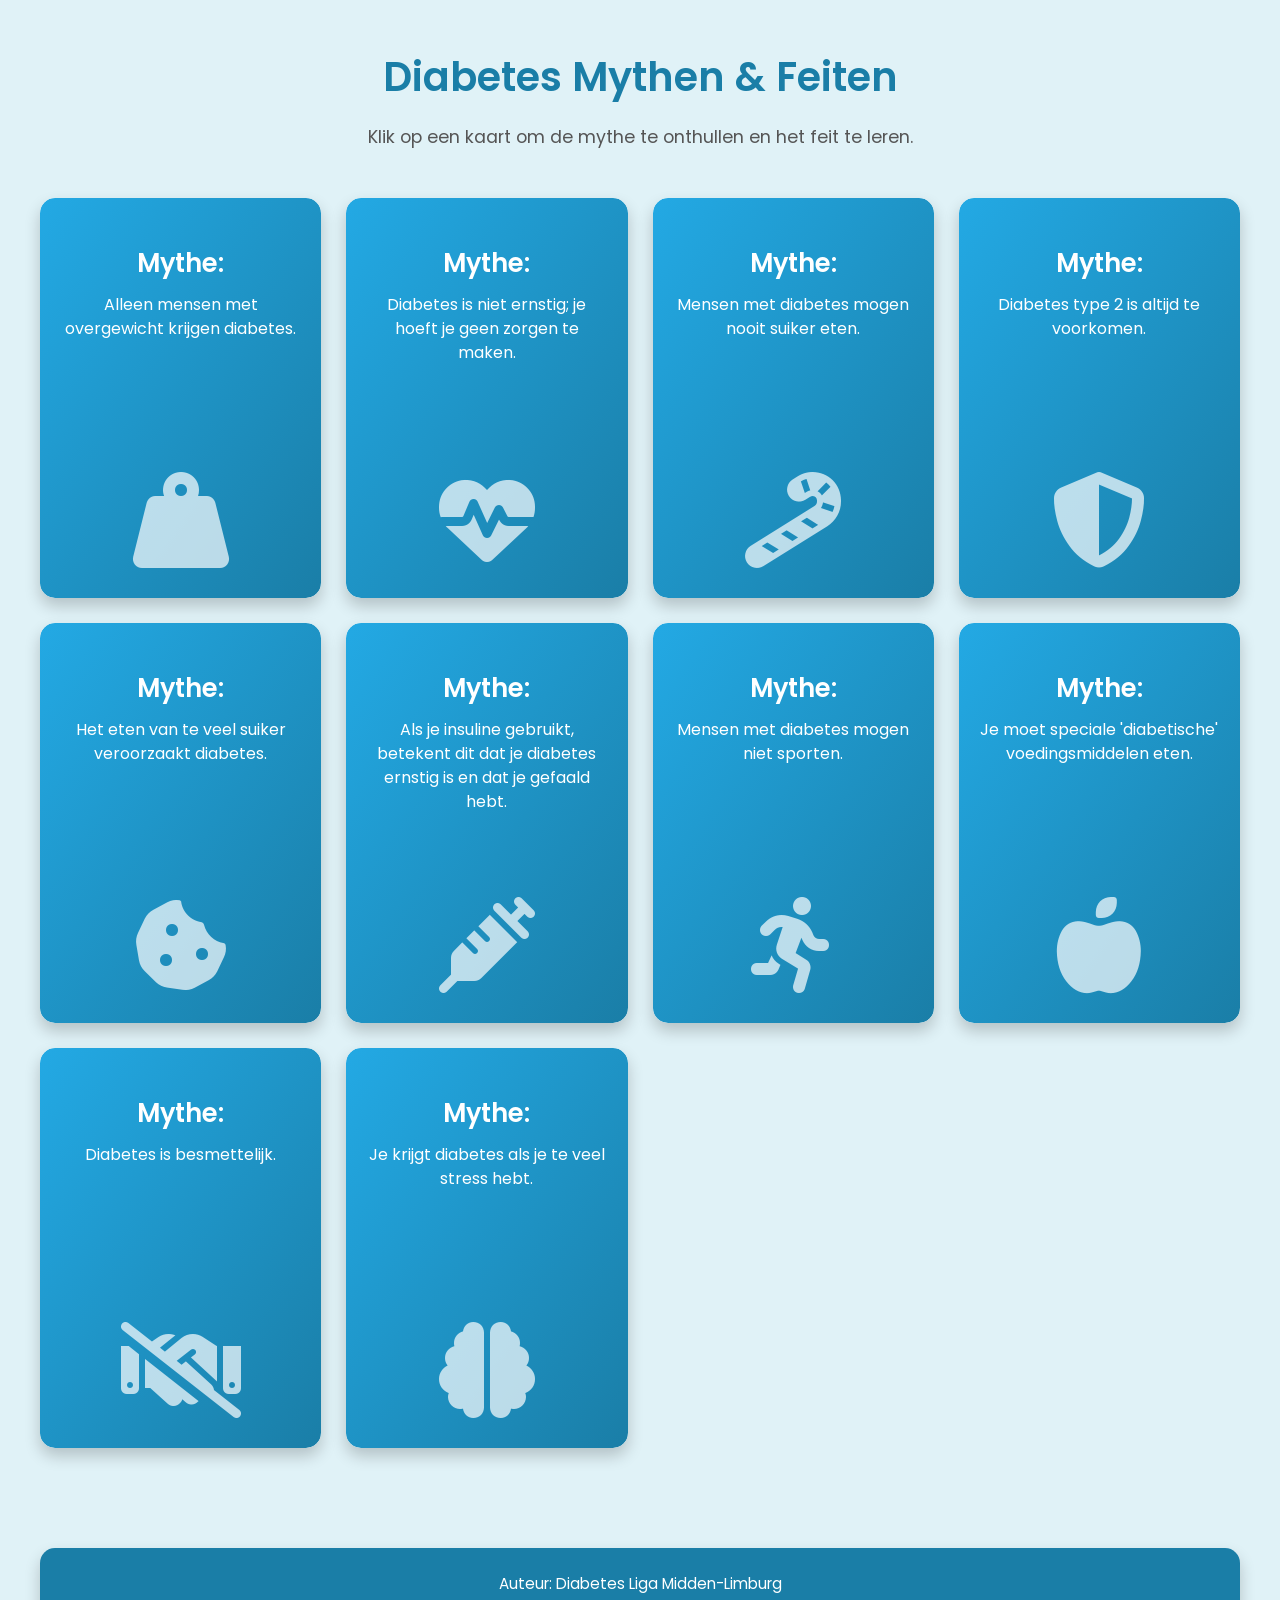
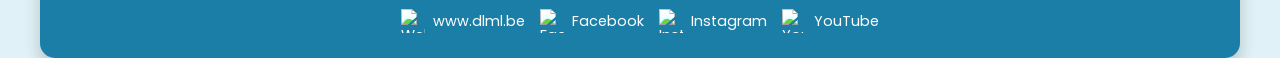
==== index.html @ 5233f717 "Add files via upload" ====
<!DOCTYPE html>
<html lang="nl">
<head>
    <meta charset="UTF-8">
    <meta name="viewport" content="width=device-width, initial-scale=1.0"> 
    <title>Diabetes Mythen & Feiten | Flashcards</title>
    <link rel="stylesheet" href="style.css">
    <link href="https://fonts.googleapis.com/css2?family=Poppins:wght@400;600&display=swap" rel="stylesheet">
    <!-- Font Awesome voor iconen -->
    <link rel="stylesheet" href="https://cdnjs.cloudflare.com/ajax/libs/font-awesome/6.5.1/css/all.min.css" integrity="sha512-DTOQO9RWCH3ppGqcWaEA1BIZOC6xxalwEsw9c2QQeAIftl+Vegovlnee1c9QX4TctnWMn13TZye+giMm8e2LwA==" crossorigin="anonymous" referrerpolicy="no-referrer" />
</head>
<body>
    <header>
        <h1>Diabetes Mythen & Feiten</h1>
        <p class="intro-text">Klik op een kaart om de mythe te onthullen en het feit te leren.</p>
    </header>

    <main class="flashcard-grid">
        <!-- Kaart 1: Mythe: Alleen mensen met overgewicht krijgen diabetes. -->
        <div class="flashcard" tabindex="0">
            <div class="flashcard-inner">
                <div class="flashcard-front">
                    <h2>Mythe:</h2>
                    <p>Alleen mensen met overgewicht krijgen diabetes.</p>
                    <i class="fas fa-weight-hanging myth-icon"></i>
                </div>
                <div class="flashcard-back">
                    <h2>Feit:</h2>
                    <p>Niet waar. Overgewicht is een risicofactor, maar mensen van elk gewicht kunnen diabetes type 1 of type 2 krijgen. Genetica en andere factoren spelen ook een rol.</p>
                </div>
            </div>
        </div>

        <!-- Kaart 2: Mythe: Diabetes is niet ernstig; je hoeft je geen zorgen te maken. -->
        <div class="flashcard" tabindex="0">
            <div class="flashcard-inner">
                <div class="flashcard-front">
                    <h2>Mythe:</h2>
                    <p>Diabetes is niet ernstig; je hoeft je geen zorgen te maken.</p>
                    <i class="fas fa-heartbeat myth-icon"></i>
                </div>
                <div class="flashcard-back">
                    <h2>Feit:</h2>
                    <p>Integendeel. Onbehandelde of slecht beheerde diabetes kan leiden tot ernstige complicaties zoals hartziekten, beroertes, nierfalen, blindheid en zenuwschade.</p>
                </div>
            </div>
        </div>

        <!-- Kaart 3: Mythe: Mensen met diabetes mogen nooit suiker eten. -->
        <div class="flashcard" tabindex="0">
            <div class="flashcard-inner">
                <div class="flashcard-front">
                    <h2>Mythe:</h2>
                    <p>Mensen met diabetes mogen nooit suiker eten.</p>
                    <i class="fas fa-candy-cane myth-icon"></i>
                </div>
                <div class="flashcard-back">
                    <h2>Feit:</h2>
                    <p>Mensen met diabetes mogen suiker eten, maar met mate. Een gebalanceerd dieet en koolhydratenbeheer zijn essentieel.</p>
                </div>
            </div>
        </div>

        <!-- Kaart 4: Mythe: Diabetes type 2 is altijd te voorkomen. -->
        <div class="flashcard" tabindex="0">
            <div class="flashcard-inner">
                <div class="flashcard-front">
                    <h2>Mythe:</h2>
                    <p>Diabetes type 2 is altijd te voorkomen.</p>
                    <i class="fas fa-shield-alt myth-icon"></i>
                </div>
                <div class="flashcard-back">
                    <h2>Feit:</h2>
                    <p>Niet altijd. Levensstijl verlaagt het risico, maar genetica en andere onbeïnvloedbare factoren spelen ook een rol.</p>
                </div>
            </div>
        </div>

        <!-- Kaart 5: Mythe: Het eten van te veel suiker veroorzaakt diabetes. -->
        <div class="flashcard" tabindex="0">
            <div class="flashcard-inner">
                <div class="flashcard-front">
                    <h2>Mythe:</h2>
                    <p>Het eten van te veel suiker veroorzaakt diabetes.</p>
                    <i class="fas fa-cookie-bite myth-icon"></i>
                </div>
                <div class="flashcard-back">
                    <h2>Feit:</h2>
                    <p>Niet direct. Overmatige suikerinname kan leiden tot overgewicht, wat op zijn beurt een risicofactor is voor diabetes type 2. Diabetes type 1 wordt veroorzaakt door een auto-immuunreactie.</p>
                </div>
            </div>
        </div>

        <!-- Kaart 6: Mythe: Als je insuline gebruikt, betekent dit dat je diabetes ernstig is en dat je gefaald hebt. -->
        <div class="flashcard" tabindex="0">
            <div class="flashcard-inner">
                <div class="flashcard-front">
                    <h2>Mythe:</h2>
                    <p>Als je insuline gebruikt, betekent dit dat je diabetes ernstig is en dat je gefaald hebt.</p>
                    <i class="fas fa-syringe myth-icon"></i>
                </div>
                <div class="flashcard-back">
                    <h2>Feit:</h2>
                    <p>Absoluut niet. Insuline is een essentieel medicijn voor veel mensen met diabetes type 1 en voor sommigen met type 2. Het is een hulpmiddel om de ziekte effectief te beheren, geen teken van falen.</p>
                </div>
            </div>
        </div>

        <!-- Kaart 7: Mythe: Mensen met diabetes mogen niet sporten. -->
        <div class="flashcard" tabindex="0">
            <div class="flashcard-inner">
                <div class="flashcard-front">
                    <h2>Mythe:</h2>
                    <p>Mensen met diabetes mogen niet sporten.</p>
                    <i class="fas fa-running myth-icon"></i>
                </div>
                <div class="flashcard-back">
                    <h2>Feit:</h2>
                    <p>Integendeel! Sporten is cruciaal voor diabetesbeheer; het verlaagt bloedsuiker en verbetert insulinegevoeligheid. Wel altijd overleg met arts.</p>
                </div>
            </div>
        </div>
        
        <!-- Kaart 8: Mythe: Je moet speciale 'diabetische' voedingsmiddelen eten. -->
        <div class="flashcard" tabindex="0">
            <div class="flashcard-inner">
                <div class="flashcard-front">
                    <h2>Mythe:</h2>
                    <p>Je moet speciale 'diabetische' voedingsmiddelen eten.</p>
                    <i class="fas fa-apple-whole myth-icon"></i>
                </div>
                <div class="flashcard-back">
                    <h2>Feit:</h2>
                    <p>Niet noodzakelijk. Deze producten zijn vaak duur, bevatten nog steeds calorieën en koolhydraten, en bieden zelden extra voordelen. Een algemeen gezond en gebalanceerd dieet is belangrijker.</p>
                </div>
            </div>
        </div>

        <!-- Kaart 9: Mythe: Diabetes is besmettelijk. -->
        <div class="flashcard" tabindex="0">
            <div class="flashcard-inner">
                <div class="flashcard-front">
                    <h2>Mythe:</h2>
                    <p>Diabetes is besmettelijk.</p>
                    <i class="fas fa-handshake-slash myth-icon"></i>
                </div>
                <div class="flashcard-back">
                    <h2>Feit:</h2>
                    <p>Absoluut niet. Diabetes is een chronische aandoening die de manier waarop je lichaam insuline aanmaakt of gebruikt beïnvloedt. Je kunt het niet "vangen" van iemand anders.</p>
                </div>
            </div>
        </div>

        <!-- Kaart 10: Mythe: Je krijgt diabetes als je te veel stress hebt. -->
        <div class="flashcard" tabindex="0">
            <div class="flashcard-inner">
                <div class="flashcard-front">
                    <h2>Mythe:</h2>
                    <p>Je krijgt diabetes als je te veel stress hebt.</p>
                    <i class="fas fa-brain myth-icon"></i>
                </div>
                <div class="flashcard-back">
                    <h2>Feit:</h2>
                    <p>Stress veroorzaakt op zichzelf geen diabetes. Echter, langdurige stress kan de bloedsuikerspiegel beïnvloeden en de controle over bestaande diabetes bemoeilijken.</p>
                </div>
            </div>
        </div>

    </main>

    <!-- HIER BEGINT DE NIEUWE FOOTER -->
    <footer>
        <p>Auteur: Diabetes Liga Midden-Limburg</p>
        <div class="social-links"> <!-- changed p to div for flexbox -->
            <a href="https://www.dlml.be" target="_blank">
                <img src="Wereldbol.png" alt="Website" class="social-icon"><span>www.dlml.be</span>
            </a>
            <a href="https://www.facebook.com/p/Diabetes-Liga-Midden-Limburg-100091325418693/?locale=nl_NL" target="_blank">
                <img src="Facebook.png" alt="Facebook" class="social-icon"><span>Facebook</span>
            </a>
            <a href="https://www.instagram.com/diabetes_liga_midden_limburg/" target="_blank">
                <img src="Instagram.png" alt="Instagram" class="social-icon"><span>Instagram</span>
            </a>
            <a href="https://www.youtube.com/@Diabetesligamiddenlimburg" target="_blank">
                <img src="YouTube.png" alt="YouTube" class="social-icon"><span>YouTube</span>
            </a>
        </div>
    </footer>
    <!-- EINDE NIEUWE FOOTER -->

    <script src="script.js"></script>
</body>
</html>
---- style.css ----
:root {
    --main-color: #23a9e4;
    --dark-main-color: #1a7ea7; /* Iets donkerder voor gradiënt */
    --light-main-color: #60c0eb; /* Iets lichter voor gradiënt */
    --background-color: #e0f2f7; /* Zeer lichte variant van de hoofdkleur */
    --card-shadow: 0 8px 16px rgba(0, 0, 0, 0.2);
    --card-radius: 15px;
}

/* Algemene reset & basisstyling */
body {
    font-family: 'Poppins', sans-serif;
    margin: 0;
    /* padding-bottom wordt toegevoegd aan de footer */
    padding-top: 20px; /* Alleen padding bovenaan voor content */
    background-color: var(--background-color); 
    color: #333;
    display: flex;
    flex-direction: column;
    align-items: center;
    min-height: 100vh; /* Zorgt ervoor dat de footer onderaan plakt als er weinig content is */
    box-sizing: border-box;
}

header {
    text-align: center;
    margin-bottom: 30px;
    max-width: 800px;
    width: 100%;
}

h1 {
    color: var(--dark-main-color);
    font-size: 2.5em;
    margin-bottom: 10px;
    font-weight: 600;
}

.intro-text {
    font-size: 1.1em;
    color: #555;
}

/* Grid voor flashcards (Desktop) */
.flashcard-grid {
    display: grid;
    grid-template-columns: repeat(auto-fit, minmax(280px, 1fr)); /* Desktop/Grote schermen: flexibele kolommen, min 280px */
    gap: 25px;
    max-width: 1200px;
    width: 100%;
    justify-content: center;
    padding: 0;
    margin-bottom: 50px; /* Ruimte tussen de laatste kaart en de footer */
    flex-grow: 1; /* Laat de main content de resterende verticale ruimte opvullen */
}

/* Algemene styling voor de flashcard container */
.flashcard {
    background-color: transparent;
    width: 100%;
    height: 400px; /* Vaste hoogte voor kaarten op desktop */
    perspective: 1000px;
    cursor: pointer;
    border-radius: var(--card-radius);
    overflow: hidden;
    box-shadow: var(--card-shadow);
    transition: transform 0.3s ease-in-out;
}

.flashcard:hover {
    transform: translateY(-5px);
}

/* Binnenste container voor de flip-animatie */
.flashcard-inner {
    position: relative;
    width: 100%;
    height: 100%;
    text-align: center;
    transition: transform 0.6s;
    transform-style: preserve-3d;
    border-radius: var(--card-radius);
}

/* Wanneer de kaart omgedraaid is */
.flashcard.flipped .flashcard-inner {
    transform: rotateY(180deg);
}

/* Voorkant en achterkant van de kaart */
.flashcard-front, .flashcard-back {
    position: absolute;
    width: 100%;
    height: 100%;
    backface-visibility: hidden;
    border-radius: var(--card-radius);
    background: linear-gradient(to bottom right, var(--main-color), var(--dark-main-color));
    color: white;
    
    display: flex;
    flex-direction: column;
    align-items: center;
    justify-content: flex-start;
    padding: 25px 20px 20px 20px; 
    box-sizing: border-box;
}

.flashcard-back {
    background: linear-gradient(to top left, var(--light-main-color), var(--main-color));
    transform: rotateY(180deg);
}

/* Styling voor titels en paragrafen binnen de kaarten */
.flashcard h2 {
    font-size: 1.6em;
    font-weight: 600;
    color: white;
    text-align: center;
    margin-bottom: 10px;
}

.flashcard p {
    font-size: 1em;
    line-height: 1.5;
    margin: 0;
    text-align: center;
    flex-grow: 1; /* Laat de paragraaf de resterende verticale ruimte opvullen */
}

/* Styling voor de symbolische iconen */
.myth-icon {
    font-size: 6em; /* Desktop grootte */
    color: white;
    opacity: 0.7;
    margin-top: 20px;
    margin-bottom: 10px;
    
    font-family: "Font Awesome 6 Free" !important;
    font-weight: 900 !important;
    font-style: normal !important;
    text-rendering: auto !important;
    -webkit-font-smoothing: antialiased !important;
    -moz-osx-font-smoothing: grayscale !important;
    display: inline-block !important;
}


/* NIEUWE FOOTER STYLING */
footer {
    width: 100%;
    max-width: 1200px; /* Match max-width of flashcard grid */
    background-color: var(--dark-main-color); /* Donkere variant van de hoofdkleur */
    color: white;
    text-align: center;
    padding: 25px 20px;
    box-sizing: border-box;
    border-radius: var(--card-radius); /* Afgeronde hoeken, passend bij de kaarten */
    margin-top: 50px; /* Ruimte boven de footer */
    box-shadow: var(--card-shadow); /* Schaduw, passend bij de kaarten */
}

footer p {
    margin: 0 0 10px 0; /* Marges voor paragrafen in de footer */
    font-size: 0.95em;
    line-height: 1.4;
}

.social-links {
    display: flex;
    flex-wrap: wrap; /* Zorgt ervoor dat links naar de volgende regel gaan op kleine schermen */
    justify-content: center; /* Centreer de links horizontaal */
    gap: 15px; /* Ruimte tussen de sociale links */
    margin-top: 15px;
}

.social-links a {
    display: flex; /* Zorgt dat icoon en tekst naast elkaar staan */
    align-items: center; /* Lijn icoon en tekst verticaal uit */
    color: white;
    text-decoration: none;
    font-size: 0.9em;
    transition: color 0.3s ease;
}

.social-links a:hover {
    color: var(--light-main-color); /* Lichtere kleur bij hover */
}

.social-links .social-icon {
    width: 24px; /* Vaste breedte voor iconen */
    height: 24px; /* Vaste hoogte voor iconen */
    margin-right: 8px; /* Ruimte tussen icoon en tekst */
    vertical-align: middle; /* Zorgt voor betere verticale uitlijning */
    filter: brightness(1.2); /* Maakt de iconen iets lichter, zodat ze opvallen */
}


/* Responsiviteit voor mobiele schermen (vanaf 768px breedte en kleiner) */
@media (max-width: 768px) {
    .flashcard-grid {
        grid-template-columns: repeat(2, 1fr);
        gap: 15px;
        padding: 0 10px;
        margin-bottom: 30px; /* Minder ruimte op mobiel */
    }

    .flashcard {
        height: 300px;
    }

    .flashcard-front, .flashcard-back {
        padding: 15px 10px 10px 10px;
    }

    .flashcard h2 {
        font-size: 1.3em;
        margin-bottom: 8px;
    }

    .flashcard p {
        font-size: 0.9em;
    }

    .myth-icon {
        font-size: 4em;
        margin-top: 15px;
        margin-bottom: 8px;
    }

    footer {
        padding: 20px 15px; /* Minder padding op mobiel */
        margin-top: 30px;
    }

    footer p {
        font-size: 0.85em;
        margin-bottom: 8px;
    }

    .social-links {
        flex-direction: column; /* Links onder elkaar op kleinere schermen */
        gap: 10px; /* Minder ruimte tussen gestapelde links */
        margin-top: 10px;
    }

    .social-links a {
        font-size: 0.85em;
    }
}

/* Responsiviteit voor kleinere mobiele schermen (vanaf 480px breedte en kleiner) */
@media (max-width: 480px) {
    .flashcard-grid {
        grid-template-columns: repeat(2, 1fr);
        gap: 10px;
        padding: 0 5px;
        margin-bottom: 20px;
    }

    .flashcard {
        height: 270px;
        box-shadow: 0 6px 12px rgba(0, 0, 0, 0.15);
    }

    .flashcard-front, .flashcard-back {
        padding: 10px 8px 8px 8px;
    }

    .flashcard h2 {
        font-size: 1.1em;
        margin-bottom: 6px;
    }

    .flashcard p {
        font-size: 0.8em;
    }

    .myth-icon {
        font-size: 3em;
        margin-top: 10px;
        margin-bottom: 6px;
    }

    footer {
        padding: 15px 10px;
        margin-top: 20px;
    }

    footer p {
        font-size: 0.8em;
        margin-bottom: 6px;
    }

    .social-links {
        gap: 8px;
    }

    .social-links a {
        font-size: 0.8em;
    }

    .social-links .social-icon {
        width: 20px;
        height: 20px;
    }
}
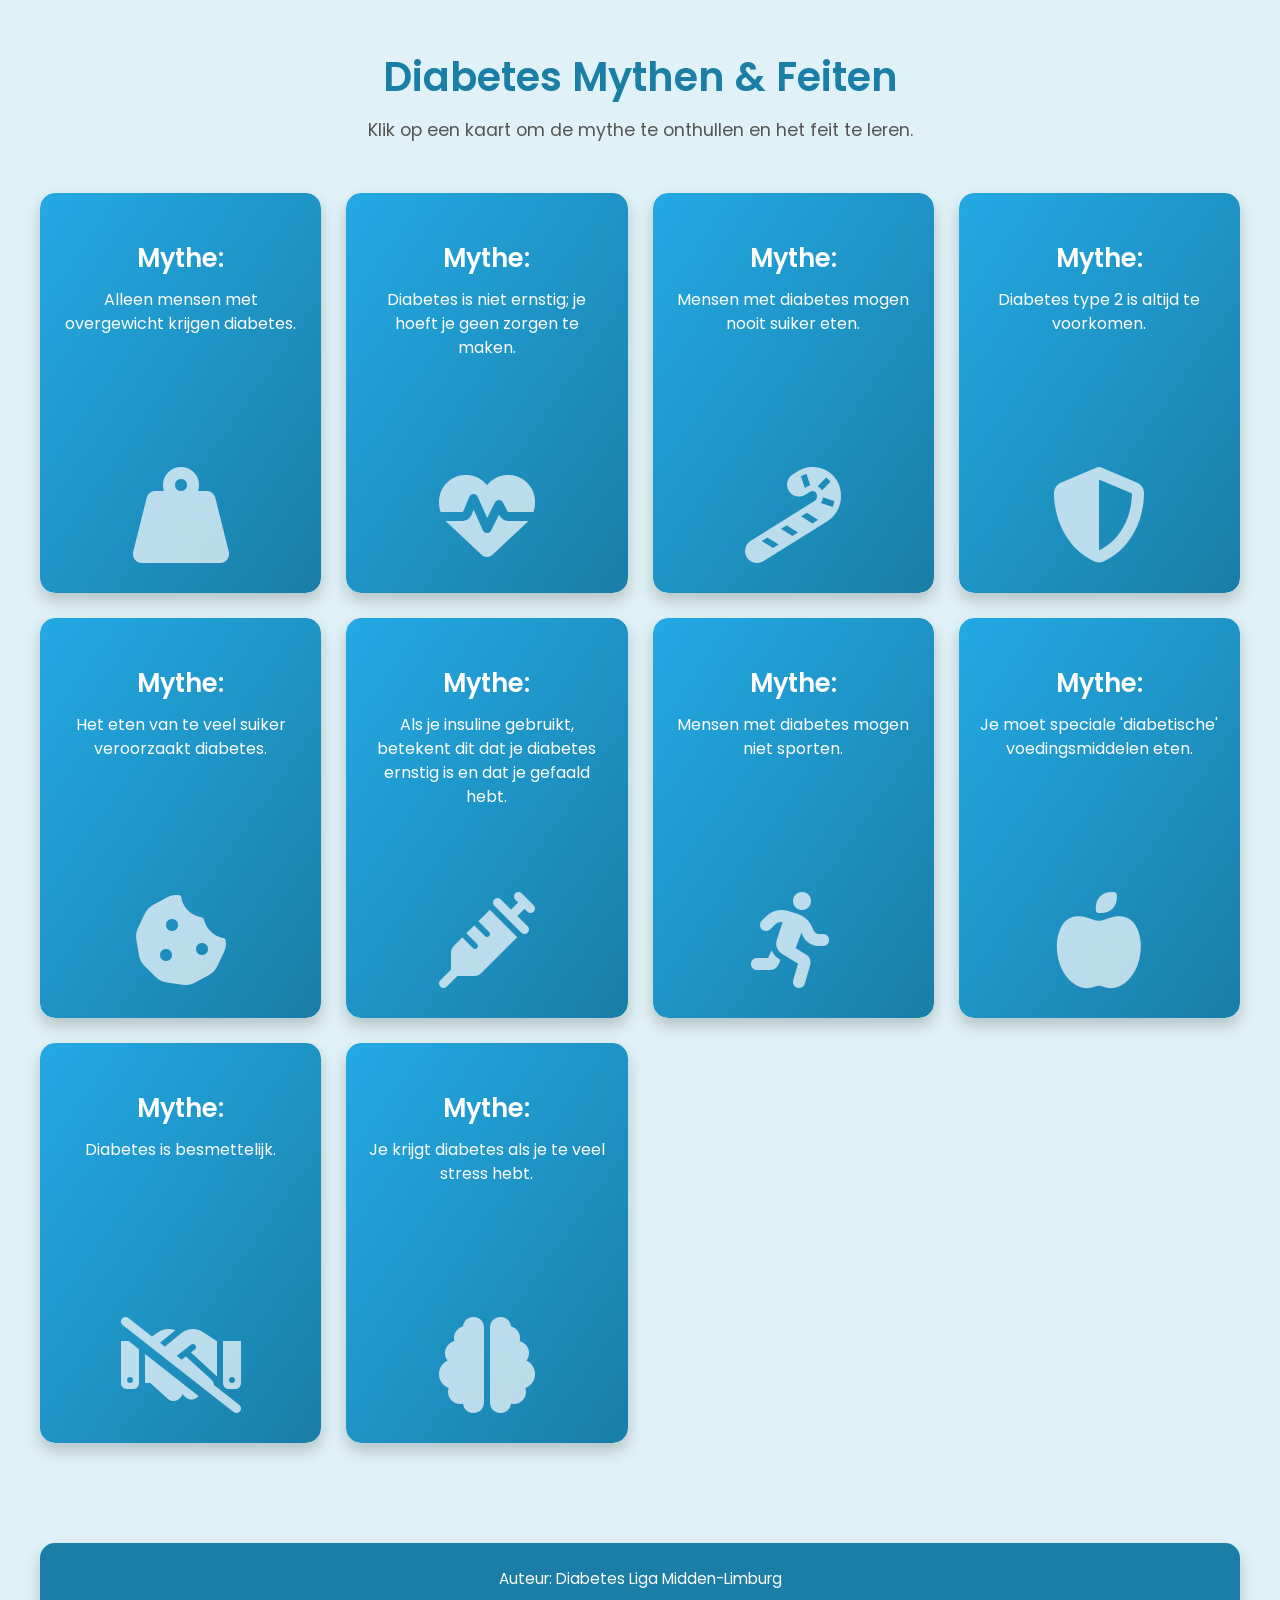
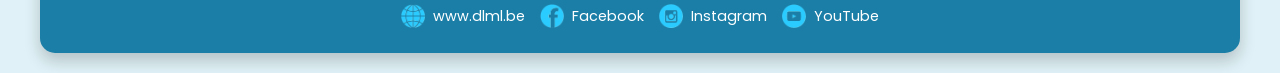
==== commit 782b0976: "Add files via upload" ====
--- a/index.html
+++ b/index.html
@@ -2,6 +2,7 @@
 <html lang="nl">
 <head>
     <meta charset="UTF-8">
+    <!-- **CRUCIAAL** voor mobiele responsiviteit. Zorg dat deze ER IS en CORRECT IS. -->
     <meta name="viewport" content="width=device-width, initial-scale=1.0"> 
     <title>Diabetes Mythen & Feiten | Flashcards</title>
     <link rel="stylesheet" href="style.css">
@@ -22,7 +23,7 @@
                 <div class="flashcard-front">
                     <h2>Mythe:</h2>
                     <p>Alleen mensen met overgewicht krijgen diabetes.</p>
-                    <i class="fas fa-weight-hanging myth-icon"></i>
+                    <i class="fas fa-weight-hanging myth-icon"></i> <!-- Symbool: Gewicht/overgewicht -->
                 </div>
                 <div class="flashcard-back">
                     <h2>Feit:</h2>
@@ -37,7 +38,7 @@
                 <div class="flashcard-front">
                     <h2>Mythe:</h2>
                     <p>Diabetes is niet ernstig; je hoeft je geen zorgen te maken.</p>
-                    <i class="fas fa-heartbeat myth-icon"></i>
+                    <i class="fas fa-heartbeat myth-icon"></i> <!-- Symbool: Hartslag/gezondheid (om de ernst te benadrukken) -->
                 </div>
                 <div class="flashcard-back">
                     <h2>Feit:</h2>
@@ -52,7 +53,7 @@
                 <div class="flashcard-front">
                     <h2>Mythe:</h2>
                     <p>Mensen met diabetes mogen nooit suiker eten.</p>
-                    <i class="fas fa-candy-cane myth-icon"></i>
+                    <i class="fas fa-candy-cane myth-icon"></i> <!-- Symbool: Suikergoed -->
                 </div>
                 <div class="flashcard-back">
                     <h2>Feit:</h2>
@@ -67,7 +68,7 @@
                 <div class="flashcard-front">
                     <h2>Mythe:</h2>
                     <p>Diabetes type 2 is altijd te voorkomen.</p>
-                    <i class="fas fa-shield-alt myth-icon"></i>
+                    <i class="fas fa-shield-alt myth-icon"></i> <!-- Symbool: Schild/preventie -->
                 </div>
                 <div class="flashcard-back">
                     <h2>Feit:</h2>
@@ -82,7 +83,7 @@
                 <div class="flashcard-front">
                     <h2>Mythe:</h2>
                     <p>Het eten van te veel suiker veroorzaakt diabetes.</p>
-                    <i class="fas fa-cookie-bite myth-icon"></i>
+                    <i class="fas fa-cookie-bite myth-icon"></i> <!-- Symbool: Koekje/eten van suiker -->
                 </div>
                 <div class="flashcard-back">
                     <h2>Feit:</h2>
@@ -97,7 +98,7 @@
                 <div class="flashcard-front">
                     <h2>Mythe:</h2>
                     <p>Als je insuline gebruikt, betekent dit dat je diabetes ernstig is en dat je gefaald hebt.</p>
-                    <i class="fas fa-syringe myth-icon"></i>
+                    <i class="fas fa-syringe myth-icon"></i> <!-- Symbool: Spuit/insuline -->
                 </div>
                 <div class="flashcard-back">
                     <h2>Feit:</h2>
@@ -112,7 +113,7 @@
                 <div class="flashcard-front">
                     <h2>Mythe:</h2>
                     <p>Mensen met diabetes mogen niet sporten.</p>
-                    <i class="fas fa-running myth-icon"></i>
+                    <i class="fas fa-running myth-icon"></i> <!-- Symbool: Rennen/sporten -->
                 </div>
                 <div class="flashcard-back">
                     <h2>Feit:</h2>
@@ -127,7 +128,7 @@
                 <div class="flashcard-front">
                     <h2>Mythe:</h2>
                     <p>Je moet speciale 'diabetische' voedingsmiddelen eten.</p>
-                    <i class="fas fa-apple-whole myth-icon"></i>
+                    <i class="fas fa-apple-whole myth-icon"></i> <!-- Symbool: Hele appel (algemeen gezond voedsel vs. 'speciaal') -->
                 </div>
                 <div class="flashcard-back">
                     <h2>Feit:</h2>
@@ -142,7 +143,7 @@
                 <div class="flashcard-front">
                     <h2>Mythe:</h2>
                     <p>Diabetes is besmettelijk.</p>
-                    <i class="fas fa-handshake-slash myth-icon"></i>
+                    <i class="fas fa-handshake-slash myth-icon"></i> <!-- Symbool: Schudden (geen besmetting) -->
                 </div>
                 <div class="flashcard-back">
                     <h2>Feit:</h2>
@@ -157,7 +158,7 @@
                 <div class="flashcard-front">
                     <h2>Mythe:</h2>
                     <p>Je krijgt diabetes als je te veel stress hebt.</p>
-                    <i class="fas fa-brain myth-icon"></i>
+                    <i class="fas fa-brain myth-icon"></i> <!-- Symbool: Hersenen/mentale toestand/stress -->
                 </div>
                 <div class="flashcard-back">
                     <h2>Feit:</h2>
@@ -168,10 +169,9 @@
 
     </main>
 
-    <!-- HIER BEGINT DE NIEUWE FOOTER -->
     <footer>
         <p>Auteur: Diabetes Liga Midden-Limburg</p>
-        <div class="social-links"> <!-- changed p to div for flexbox -->
+        <div class="social-links">
             <a href="https://www.dlml.be" target="_blank">
                 <img src="Wereldbol.png" alt="Website" class="social-icon"><span>www.dlml.be</span>
             </a>
@@ -186,7 +186,6 @@
             </a>
         </div>
     </footer>
-    <!-- EINDE NIEUWE FOOTER -->
 
     <script src="script.js"></script>
 </body>
--- a/style.css
+++ b/style.css
@@ -11,20 +11,20 @@
 body {
     font-family: 'Poppins', sans-serif;
     margin: 0;
-    /* padding-bottom wordt toegevoegd aan de footer */
-    padding-top: 20px; /* Alleen padding bovenaan voor content */
+    padding-top: 20px; 
+    padding-bottom: 20px; /* Standaard padding onderaan */
     background-color: var(--background-color); 
     color: #333;
     display: flex;
     flex-direction: column;
     align-items: center;
-    min-height: 100vh; /* Zorgt ervoor dat de footer onderaan plakt als er weinig content is */
+    min-height: 100vh;
     box-sizing: border-box;
 }
 
 header {
     text-align: center;
-    margin-bottom: 30px;
+    margin-bottom: 30px; 
     max-width: 800px;
     width: 100%;
 }
@@ -32,26 +32,28 @@
 h1 {
     color: var(--dark-main-color);
     font-size: 2.5em;
-    margin-bottom: 10px;
+    margin-bottom: 10px; 
     font-weight: 600;
 }
 
 .intro-text {
     font-size: 1.1em;
     color: #555;
+    margin-top: 0; 
+    margin-bottom: 20px; 
 }
 
 /* Grid voor flashcards (Desktop) */
 .flashcard-grid {
     display: grid;
-    grid-template-columns: repeat(auto-fit, minmax(280px, 1fr)); /* Desktop/Grote schermen: flexibele kolommen, min 280px */
+    grid-template-columns: repeat(auto-fit, minmax(280px, 1fr)); 
     gap: 25px;
     max-width: 1200px;
     width: 100%;
     justify-content: center;
     padding: 0;
-    margin-bottom: 50px; /* Ruimte tussen de laatste kaart en de footer */
-    flex-grow: 1; /* Laat de main content de resterende verticale ruimte opvullen */
+    margin-bottom: 50px; 
+    flex-grow: 1; 
 }
 
 /* Algemene styling voor de flashcard container */
@@ -124,12 +126,12 @@
     line-height: 1.5;
     margin: 0;
     text-align: center;
-    flex-grow: 1; /* Laat de paragraaf de resterende verticale ruimte opvullen */
+    flex-grow: 1; 
 }
 
 /* Styling voor de symbolische iconen */
 .myth-icon {
-    font-size: 6em; /* Desktop grootte */
+    font-size: 6em; 
     color: white;
     opacity: 0.7;
     margin-top: 20px;
@@ -148,34 +150,34 @@
 /* NIEUWE FOOTER STYLING */
 footer {
     width: 100%;
-    max-width: 1200px; /* Match max-width of flashcard grid */
-    background-color: var(--dark-main-color); /* Donkere variant van de hoofdkleur */
+    max-width: 1200px; 
+    background-color: var(--dark-main-color); 
     color: white;
     text-align: center;
     padding: 25px 20px;
     box-sizing: border-box;
-    border-radius: var(--card-radius); /* Afgeronde hoeken, passend bij de kaarten */
-    margin-top: 50px; /* Ruimte boven de footer */
-    box-shadow: var(--card-shadow); /* Schaduw, passend bij de kaarten */
+    border-radius: var(--card-radius); 
+    margin-top: 50px; 
+    box-shadow: var(--card-shadow); 
 }
 
 footer p {
-    margin: 0 0 10px 0; /* Marges voor paragrafen in de footer */
+    margin: 0 0 10px 0; 
     font-size: 0.95em;
     line-height: 1.4;
 }
 
 .social-links {
     display: flex;
-    flex-wrap: wrap; /* Zorgt ervoor dat links naar de volgende regel gaan op kleine schermen */
-    justify-content: center; /* Centreer de links horizontaal */
-    gap: 15px; /* Ruimte tussen de sociale links */
+    flex-wrap: wrap; 
+    justify-content: center; 
+    gap: 15px; 
     margin-top: 15px;
 }
 
 .social-links a {
-    display: flex; /* Zorgt dat icoon en tekst naast elkaar staan */
-    align-items: center; /* Lijn icoon en tekst verticaal uit */
+    display: flex; 
+    align-items: center; 
     color: white;
     text-decoration: none;
     font-size: 0.9em;
@@ -183,124 +185,173 @@
 }
 
 .social-links a:hover {
-    color: var(--light-main-color); /* Lichtere kleur bij hover */
+    color: var(--light-main-color); 
 }
 
 .social-links .social-icon {
-    width: 24px; /* Vaste breedte voor iconen */
-    height: 24px; /* Vaste hoogte voor iconen */
-    margin-right: 8px; /* Ruimte tussen icoon en tekst */
-    vertical-align: middle; /* Zorgt voor betere verticale uitlijning */
-    filter: brightness(1.2); /* Maakt de iconen iets lichter, zodat ze opvallen */
+    width: 24px; 
+    height: 24px; 
+    margin-right: 8px; 
+    vertical-align: middle; 
+    filter: brightness(1.2); 
 }
 
 
 /* Responsiviteit voor mobiele schermen (vanaf 768px breedte en kleiner) */
 @media (max-width: 768px) {
+    /* **DEBUG KLEUR: ZOU ROOD MOETEN WORDEN OP TABLETS EN GROTERE TELEFOONS** */
+    body {
+        padding-top: 15px;
+        padding-bottom: 15px;
+        background-color: lightcoral; /* DEBUG COLOR */
+    }
+
+    header {
+        margin-bottom: 20px;
+    }
+    h1 {
+        font-size: 2em;
+        margin-bottom: 5px;
+    }
+    .intro-text {
+        font-size: 1em;
+        margin-bottom: 15px;
+    }
+
     .flashcard-grid {
         grid-template-columns: repeat(2, 1fr);
-        gap: 15px;
-        padding: 0 10px;
-        margin-bottom: 30px; /* Minder ruimte op mobiel */
+        gap: 15px; /* **AANGEPAST: Minder gap voor compactheid** */
+        padding: 0 10px; /* **AANGEPAST: Meer padding** */
+        margin-bottom: 30px; 
     }
 
     .flashcard {
-        height: 300px;
+        height: 230px; /* **AANGEPAST: Zeer compacte hoogte** */
     }
 
     .flashcard-front, .flashcard-back {
-        padding: 15px 10px 10px 10px;
+        padding: 10px 8px 8px 8px; /* **AANGEPAST: Minder padding** */
     }
 
     .flashcard h2 {
-        font-size: 1.3em;
-        margin-bottom: 8px;
+        font-size: 1.1em; /* **AANGEPAST: Kleinere titel** */
+        margin-bottom: 5px; /* **AANGEPAST: Minder marge** */
     }
 
     .flashcard p {
-        font-size: 0.9em;
+        font-size: 0.8em; /* **AANGEPAST: Kleinere tekst** */
+        line-height: 1.3; /* **AANGEPAST: Compactere regelafstand** */
     }
 
     .myth-icon {
-        font-size: 4em;
-        margin-top: 15px;
-        margin-bottom: 8px;
+        font-size: 3em; /* **AANGEPAST: Kleinere iconen** */
+        margin-top: 8px; /* **AANGEPAST: Minder ruimte boven icoon** */
+        margin-bottom: 5px; /* **AANGEPAST: Minder ruimte onder icoon** */
     }
 
     footer {
-        padding: 20px 15px; /* Minder padding op mobiel */
-        margin-top: 30px;
+        padding: 15px 10px; /* **AANGEPAST: Compactere footer padding** */
+        margin-top: 25px; /* **AANGEPAST: Minder marge boven footer** */
     }
 
     footer p {
-        font-size: 0.85em;
-        margin-bottom: 8px;
+        font-size: 0.8em; /* **AANGEPAST: Kleinere footer tekst** */
+        margin-bottom: 6px;
     }
 
     .social-links {
-        flex-direction: column; /* Links onder elkaar op kleinere schermen */
-        gap: 10px; /* Minder ruimte tussen gestapelde links */
-        margin-top: 10px;
+        flex-direction: row; /* Links naast elkaar */
+        gap: 10px; /* **AANGEPAST: Compacte gap** */
     }
 
     .social-links a {
-        font-size: 0.85em;
-    }
-}
-
-/* Responsiviteit voor kleinere mobiele schermen (vanaf 480px breedte en kleiner) */
-@media (max-width: 480px) {
-    .flashcard-grid {
-        grid-template-columns: repeat(2, 1fr);
-        gap: 10px;
-        padding: 0 5px;
-        margin-bottom: 20px;
-    }
-
-    .flashcard {
-        height: 270px;
-        box-shadow: 0 6px 12px rgba(0, 0, 0, 0.15);
-    }
-
-    .flashcard-front, .flashcard-back {
-        padding: 10px 8px 8px 8px;
-    }
-
-    .flashcard h2 {
-        font-size: 1.1em;
-        margin-bottom: 6px;
-    }
-
-    .flashcard p {
+        flex: 1 1 calc(50% - 5px); /* Elke link 50% breedte, minus de helft van de gap (10px/2) */
         font-size: 0.8em;
-    }
-
-    .myth-icon {
-        font-size: 3em;
-        margin-top: 10px;
-        margin-bottom: 6px;
-    }
-
-    footer {
-        padding: 15px 10px;
-        margin-top: 20px;
-    }
-
-    footer p {
-        font-size: 0.8em;
-        margin-bottom: 6px;
-    }
-
-    .social-links {
-        gap: 8px;
-    }
-
-    .social-links a {
-        font-size: 0.8em;
+        justify-content: center;
+        text-align: center;
     }
 
     .social-links .social-icon {
         width: 20px;
         height: 20px;
+        margin-right: 4px;
+    }
+}
+
+/* Responsiviteit voor kleinere mobiele schermen (vanaf 480px breedte en kleiner) */
+@media (max-width: 480px) {
+    /* **DEBUG KLEUR: ZOU PAARS MOETEN WORDEN OP KLEINERE TELEFOONS** */
+    body {
+        padding-top: 10px;
+        padding-bottom: 10px;
+        background-color: purple; /* DEBUG COLOR */
+    }
+    header {
+        margin-bottom: 15px;
+    }
+    h1 {
+        font-size: 1.6em; /* **AANGEPAST: Nog kleinere titel** */
+        margin-bottom: 3px;
+    }
+    .intro-text {
+        font-size: 0.8em; /* **AANGEPAST: Nog kleinere intro tekst** */
+        margin-bottom: 10px;
+    }
+
+    .flashcard-grid {
+        grid-template-columns: repeat(2, 1fr);
+        gap: 10px; /* **AANGEPAST: Nog kleinere gap** */
+        padding: 0 8px; /* **AANGEPAST: Nog minder padding** */
+        margin-bottom: 20px;
+    }
+
+    .flashcard {
+        height: 200px; /* **AANGEPAST: Ultieme compacte hoogte** */
+        box-shadow: 0 6px 12px rgba(0, 0, 0, 0.15);
+    }
+
+    .flashcard-front, .flashcard-back {
+        padding: 8px 5px 5px 5px; /* **AANGEPAST: Minimale padding** */
+    }
+
+    .flashcard h2 {
+        font-size: 0.95em; /* **AANGEPAST: Zeer kleine titel** */
+        margin-bottom: 4px;
+    }
+
+    .flashcard p {
+        font-size: 0.7em; /* **AANGEPAST: Zeer kleine tekst** */
+        line-height: 1.2; /* **AANGEPAST: Minimale regelafstand** */
+    }
+
+    .myth-icon {
+        font-size: 2.5em; /* **AANGEPAST: Zeer kleine iconen** */
+        margin-top: 6px; /* **AANGEPAST: Minimale ruimte boven icoon** */
+        margin-bottom: 4px;
+    }
+
+    footer {
+        padding: 10px 8px; /* **AANGEPAST: Minimale footer padding** */
+        margin-top: 15px; /* **AANGEPAST: Minder marge** */
+    }
+
+    footer p {
+        font-size: 0.75em;
+        margin-bottom: 5px;
+    }
+
+    .social-links {
+        gap: 5px; /* **AANGEPAST: Minimale gap** */
+    }
+
+    .social-links a {
+        flex: 1 1 calc(50% - 2.5px); /* Aangepaste flex-basis */
+        font-size: 0.75em;
+    }
+
+    .social-links .social-icon {
+        width: 16px;
+        height: 16px;
+        margin-right: 3px;
     }
 }
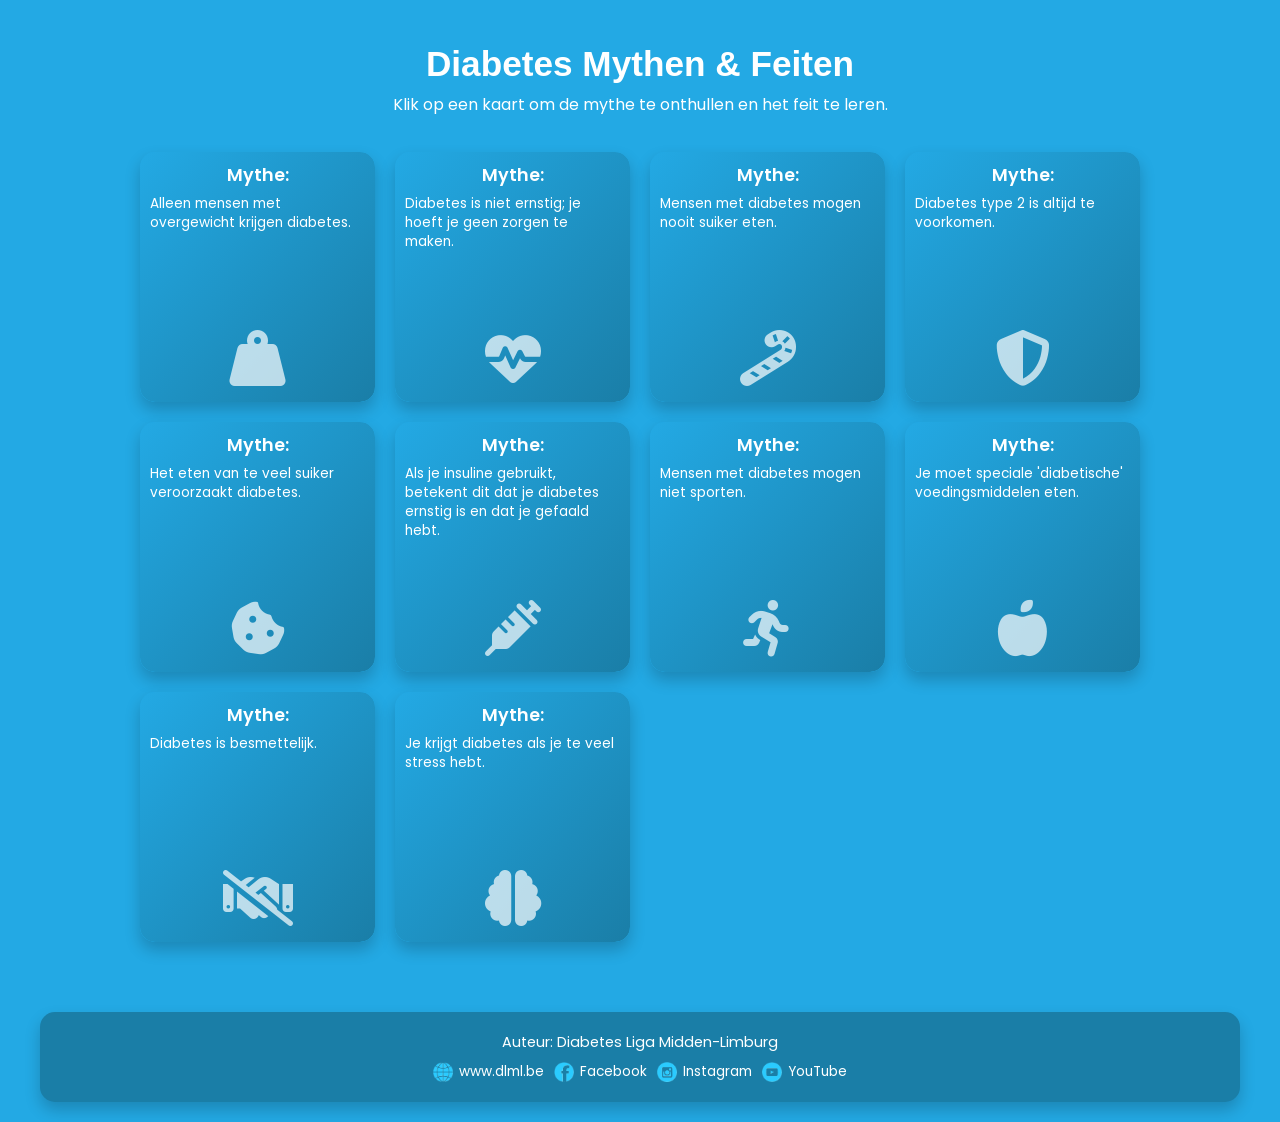
==== commit a88e0c4a: "Add files via upload" ====
--- a/index.html
+++ b/index.html
@@ -87,7 +87,7 @@
                 </div>
                 <div class="flashcard-back">
                     <h2>Feit:</h2>
-                    <p>Niet direct. Overmatige suikerinname kan leiden tot overgewicht, wat op zijn beurt een risicofactor is voor diabetes type 2. Diabetes type 1 wordt veroorzaakt door een auto-immuunreactie.</p>
+                    <p>Te veel suiker eten veroorzaakt niet direct diabetes, maar kan leiden tot overgewicht – een risicofactor voor type 2. Type 1 ontstaat door een auto-immuunreactie.</p>
                 </div>
             </div>
         </div>
@@ -102,7 +102,7 @@
                 </div>
                 <div class="flashcard-back">
                     <h2>Feit:</h2>
-                    <p>Absoluut niet. Insuline is een essentieel medicijn voor veel mensen met diabetes type 1 en voor sommigen met type 2. Het is een hulpmiddel om de ziekte effectief te beheren, geen teken van falen.</p>
+                    <p>Insuline is vaak essentieel voor de behandeling van diabetes. Het gebruik ervan betekent géén falen, maar helpt om de bloedsuiker goed te regelen.</p>
                 </div>
             </div>
         </div>
--- a/style.css
+++ b/style.css
@@ -1,66 +1,63 @@
 :root {
     --main-color: #23a9e4;
-    --dark-main-color: #1a7ea7; /* Iets donkerder voor gradiënt */
-    --light-main-color: #60c0eb; /* Iets lichter voor gradiënt */
-    --background-color: #e0f2f7; /* Zeer lichte variant van de hoofdkleur */
+    --dark-main-color: #1a7ea7;
+    --light-main-color: #60c0eb;
+    --background-color: #23a9e4;
     --card-shadow: 0 8px 16px rgba(0, 0, 0, 0.2);
     --card-radius: 15px;
 }
 
-/* Algemene reset & basisstyling */
 body {
     font-family: 'Poppins', sans-serif;
     margin: 0;
     padding-top: 20px; 
-    padding-bottom: 20px; /* Standaard padding onderaan */
+    padding-bottom: 20px; 
     background-color: var(--background-color); 
-    color: #333;
+    color: #fff;
     display: flex;
     flex-direction: column;
     align-items: center;
-    min-height: 100vh;
+    min-height: 100vh; 
     box-sizing: border-box;
 }
 
 header {
     text-align: center;
-    margin-bottom: 30px; 
+    margin-bottom: 20px;
     max-width: 800px;
     width: 100%;
 }
 
 h1 {
-    color: var(--dark-main-color);
-    font-size: 2.5em;
-    margin-bottom: 10px; 
-    font-weight: 600;
+    color: #ffffff;
+    font-size: 2.2em;
+    margin-bottom: 8px; 
+    font-weight: 700;
 }
 
 .intro-text {
-    font-size: 1.1em;
-    color: #555;
+    font-size: 1em;
+    color: #ffffff;
     margin-top: 0; 
-    margin-bottom: 20px; 
+    margin-bottom: 15px; 
 }
 
-/* Grid voor flashcards (Desktop) */
 .flashcard-grid {
     display: grid;
-    grid-template-columns: repeat(auto-fit, minmax(280px, 1fr)); 
-    gap: 25px;
-    max-width: 1200px;
+    grid-template-columns: repeat(auto-fit, minmax(220px, 1fr)); 
+    gap: 20px;
+    max-width: 1000px;
     width: 100%;
     justify-content: center;
-    padding: 0;
-    margin-bottom: 50px; 
+    padding: 0 10px;
+    margin-bottom: 40px; 
     flex-grow: 1; 
 }
 
-/* Algemene styling voor de flashcard container */
 .flashcard {
     background-color: transparent;
     width: 100%;
-    height: 400px; /* Vaste hoogte voor kaarten op desktop */
+    height: 250px;
     perspective: 1000px;
     cursor: pointer;
     border-radius: var(--card-radius);
@@ -73,7 +70,6 @@
     transform: translateY(-5px);
 }
 
-/* Binnenste container voor de flip-animatie */
 .flashcard-inner {
     position: relative;
     width: 100%;
@@ -84,12 +80,10 @@
     border-radius: var(--card-radius);
 }
 
-/* Wanneer de kaart omgedraaid is */
 .flashcard.flipped .flashcard-inner {
     transform: rotateY(180deg);
 }
 
-/* Voorkant en achterkant van de kaart */
 .flashcard-front, .flashcard-back {
     position: absolute;
     width: 100%;
@@ -98,45 +92,45 @@
     border-radius: var(--card-radius);
     background: linear-gradient(to bottom right, var(--main-color), var(--dark-main-color));
     color: white;
-    
     display: flex;
     flex-direction: column;
     align-items: center;
     justify-content: flex-start;
-    padding: 25px 20px 20px 20px; 
+    padding: 8px 10px 10px 10px;
     box-sizing: border-box;
 }
 
 .flashcard-back {
     background: linear-gradient(to top left, var(--light-main-color), var(--main-color));
     transform: rotateY(180deg);
+    justify-content: flex-start;
 }
 
-/* Styling voor titels en paragrafen binnen de kaarten */
 .flashcard h2 {
-    font-size: 1.6em;
+    font-size: 1.1em;
     font-weight: 600;
     color: white;
     text-align: center;
-    margin-bottom: 10px;
+    margin: 2px 0 6px;
+    align-self: center;
 }
 
 .flashcard p {
-    font-size: 1em;
-    line-height: 1.5;
+    font-size: 0.85em;
+    line-height: 1.4;
     margin: 0;
-    text-align: center;
+    text-align: left;
     flex-grow: 1; 
+    overflow-y: auto;
+    align-self: flex-start;
 }
 
-/* Styling voor de symbolische iconen */
 .myth-icon {
-    font-size: 6em; 
+    font-size: 3.5em;
     color: white;
     opacity: 0.7;
-    margin-top: 20px;
-    margin-bottom: 10px;
-    
+    margin-top: 6px;
+    margin-bottom: 6px;
     font-family: "Font Awesome 6 Free" !important;
     font-weight: 900 !important;
     font-style: normal !important;
@@ -146,212 +140,56 @@
     display: inline-block !important;
 }
 
-
-/* NIEUWE FOOTER STYLING */
 footer {
     width: 100%;
-    max-width: 1200px; 
-    background-color: var(--dark-main-color); 
+    max-width: 1200px;
+    background-color: var(--dark-main-color);
     color: white;
     text-align: center;
-    padding: 25px 20px;
+    padding: 20px 15px;
     box-sizing: border-box;
-    border-radius: var(--card-radius); 
-    margin-top: 50px; 
-    box-shadow: var(--card-shadow); 
+    border-radius: var(--card-radius);
+    margin-top: 30px;
+    box-shadow: var(--card-shadow);
 }
 
 footer p {
-    margin: 0 0 10px 0; 
-    font-size: 0.95em;
+    margin: 0 0 8px 0;
+    font-size: 0.9em;
     line-height: 1.4;
 }
 
 .social-links {
     display: flex;
-    flex-wrap: wrap; 
-    justify-content: center; 
-    gap: 15px; 
-    margin-top: 15px;
+    flex-wrap: wrap;
+    justify-content: center;
+    gap: 10px;
+    margin-top: 10px;
 }
 
 .social-links a {
-    display: flex; 
-    align-items: center; 
+    display: flex;
+    align-items: center;
     color: white;
     text-decoration: none;
-    font-size: 0.9em;
+    font-size: 0.85em;
     transition: color 0.3s ease;
 }
 
 .social-links a:hover {
-    color: var(--light-main-color); 
+    color: var(--light-main-color);
 }
 
 .social-links .social-icon {
-    width: 24px; 
-    height: 24px; 
-    margin-right: 8px; 
-    vertical-align: middle; 
-    filter: brightness(1.2); 
+    width: 20px;
+    height: 20px;
+    margin-right: 6px;
+    vertical-align: middle;
+    filter: brightness(1.2);
 }
 
-
-/* Responsiviteit voor mobiele schermen (vanaf 768px breedte en kleiner) */
-@media (max-width: 768px) {
-    /* **DEBUG KLEUR: ZOU ROOD MOETEN WORDEN OP TABLETS EN GROTERE TELEFOONS** */
-    body {
-        padding-top: 15px;
-        padding-bottom: 15px;
-        background-color: lightcoral; /* DEBUG COLOR */
-    }
-
-    header {
-        margin-bottom: 20px;
-    }
-    h1 {
-        font-size: 2em;
-        margin-bottom: 5px;
-    }
-    .intro-text {
-        font-size: 1em;
-        margin-bottom: 15px;
-    }
-
-    .flashcard-grid {
-        grid-template-columns: repeat(2, 1fr);
-        gap: 15px; /* **AANGEPAST: Minder gap voor compactheid** */
-        padding: 0 10px; /* **AANGEPAST: Meer padding** */
-        margin-bottom: 30px; 
-    }
-
-    .flashcard {
-        height: 230px; /* **AANGEPAST: Zeer compacte hoogte** */
-    }
-
-    .flashcard-front, .flashcard-back {
-        padding: 10px 8px 8px 8px; /* **AANGEPAST: Minder padding** */
-    }
-
-    .flashcard h2 {
-        font-size: 1.1em; /* **AANGEPAST: Kleinere titel** */
-        margin-bottom: 5px; /* **AANGEPAST: Minder marge** */
-    }
-
-    .flashcard p {
-        font-size: 0.8em; /* **AANGEPAST: Kleinere tekst** */
-        line-height: 1.3; /* **AANGEPAST: Compactere regelafstand** */
-    }
-
-    .myth-icon {
-        font-size: 3em; /* **AANGEPAST: Kleinere iconen** */
-        margin-top: 8px; /* **AANGEPAST: Minder ruimte boven icoon** */
-        margin-bottom: 5px; /* **AANGEPAST: Minder ruimte onder icoon** */
-    }
-
-    footer {
-        padding: 15px 10px; /* **AANGEPAST: Compactere footer padding** */
-        margin-top: 25px; /* **AANGEPAST: Minder marge boven footer** */
-    }
-
-    footer p {
-        font-size: 0.8em; /* **AANGEPAST: Kleinere footer tekst** */
-        margin-bottom: 6px;
-    }
-
-    .social-links {
-        flex-direction: row; /* Links naast elkaar */
-        gap: 10px; /* **AANGEPAST: Compacte gap** */
-    }
-
-    .social-links a {
-        flex: 1 1 calc(50% - 5px); /* Elke link 50% breedte, minus de helft van de gap (10px/2) */
-        font-size: 0.8em;
-        justify-content: center;
-        text-align: center;
-    }
-
-    .social-links .social-icon {
-        width: 20px;
-        height: 20px;
-        margin-right: 4px;
-    }
-}
-
-/* Responsiviteit voor kleinere mobiele schermen (vanaf 480px breedte en kleiner) */
-@media (max-width: 480px) {
-    /* **DEBUG KLEUR: ZOU PAARS MOETEN WORDEN OP KLEINERE TELEFOONS** */
-    body {
-        padding-top: 10px;
-        padding-bottom: 10px;
-        background-color: purple; /* DEBUG COLOR */
-    }
-    header {
-        margin-bottom: 15px;
-    }
-    h1 {
-        font-size: 1.6em; /* **AANGEPAST: Nog kleinere titel** */
-        margin-bottom: 3px;
-    }
-    .intro-text {
-        font-size: 0.8em; /* **AANGEPAST: Nog kleinere intro tekst** */
-        margin-bottom: 10px;
-    }
-
-    .flashcard-grid {
-        grid-template-columns: repeat(2, 1fr);
-        gap: 10px; /* **AANGEPAST: Nog kleinere gap** */
-        padding: 0 8px; /* **AANGEPAST: Nog minder padding** */
-        margin-bottom: 20px;
-    }
-
-    .flashcard {
-        height: 200px; /* **AANGEPAST: Ultieme compacte hoogte** */
-        box-shadow: 0 6px 12px rgba(0, 0, 0, 0.15);
-    }
-
-    .flashcard-front, .flashcard-back {
-        padding: 8px 5px 5px 5px; /* **AANGEPAST: Minimale padding** */
-    }
-
-    .flashcard h2 {
-        font-size: 0.95em; /* **AANGEPAST: Zeer kleine titel** */
-        margin-bottom: 4px;
-    }
-
-    .flashcard p {
-        font-size: 0.7em; /* **AANGEPAST: Zeer kleine tekst** */
-        line-height: 1.2; /* **AANGEPAST: Minimale regelafstand** */
-    }
-
-    .myth-icon {
-        font-size: 2.5em; /* **AANGEPAST: Zeer kleine iconen** */
-        margin-top: 6px; /* **AANGEPAST: Minimale ruimte boven icoon** */
-        margin-bottom: 4px;
-    }
-
-    footer {
-        padding: 10px 8px; /* **AANGEPAST: Minimale footer padding** */
-        margin-top: 15px; /* **AANGEPAST: Minder marge** */
-    }
-
-    footer p {
-        font-size: 0.75em;
-        margin-bottom: 5px;
-    }
-
-    .social-links {
-        gap: 5px; /* **AANGEPAST: Minimale gap** */
-    }
-
-    .social-links a {
-        flex: 1 1 calc(50% - 2.5px); /* Aangepaste flex-basis */
-        font-size: 0.75em;
-    }
-
-    .social-links .social-icon {
-        width: 16px;
-        height: 16px;
-        margin-right: 3px;
-    }
+@media screen and (max-width: 480px) {
+  .flashcard-grid {
+    grid-template-columns: repeat(2, 1fr);
+  }
 }
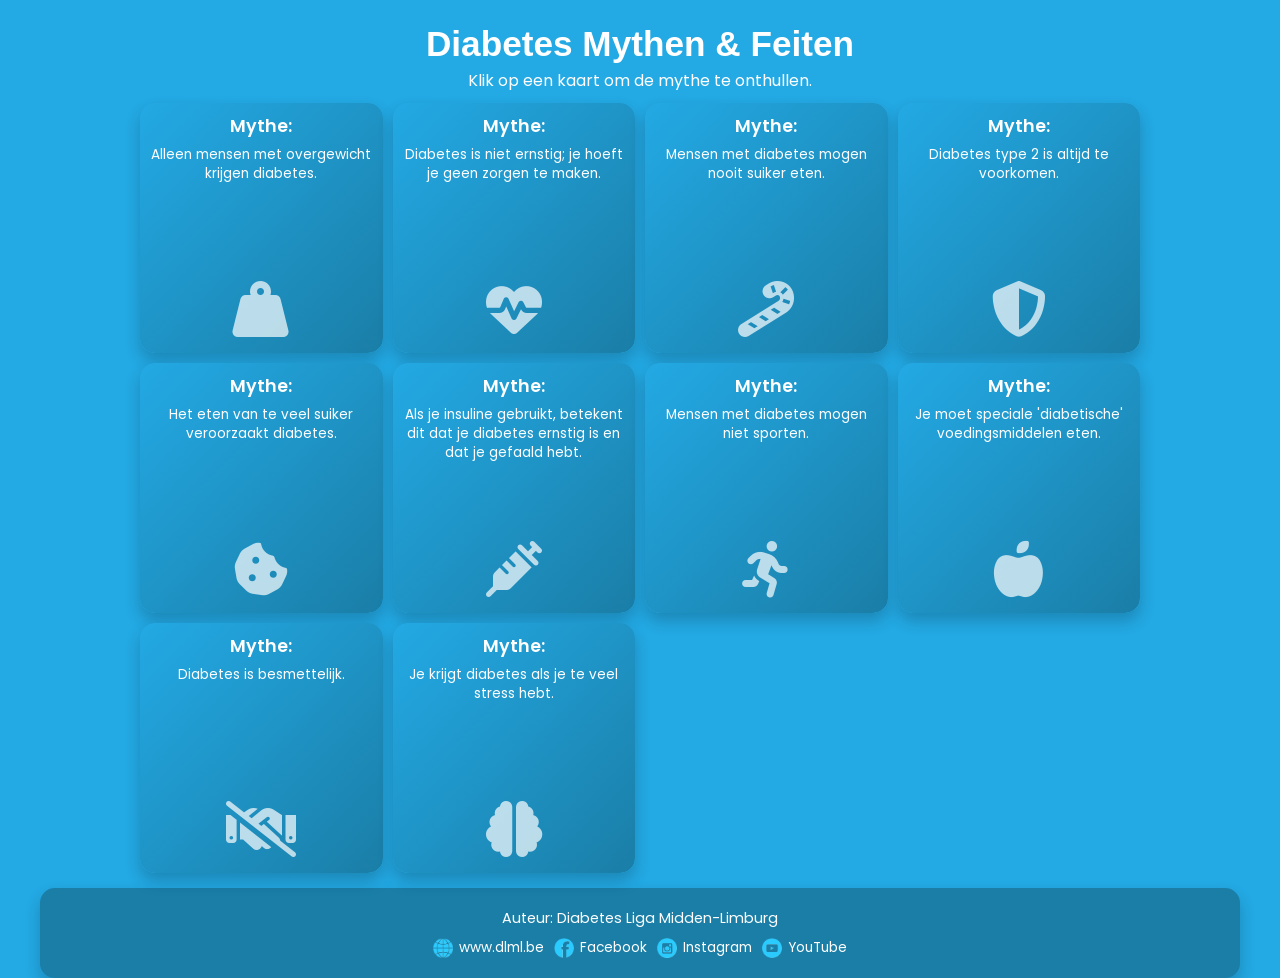
==== commit 0dc18566: "Update index.html" ====
--- a/index.html
+++ b/index.html
@@ -13,7 +13,7 @@
 <body>
     <header>
         <h1>Diabetes Mythen & Feiten</h1>
-        <p class="intro-text">Klik op een kaart om de mythe te onthullen en het feit te leren.</p>
+        <p class="intro-text">Klik op een kaart om de mythe te onthullen.</p>
     </header>
 
     <main class="flashcard-grid">
@@ -189,4 +189,4 @@
 
     <script src="script.js"></script>
 </body>
-</html>+</html>
--- a/style.css
+++ b/style.css
@@ -10,8 +10,8 @@
 body {
     font-family: 'Poppins', sans-serif;
     margin: 0;
-    padding-top: 20px; 
-    padding-bottom: 20px; 
+    padding-top: 0px; 
+    padding-bottom: 0px; 
     background-color: var(--background-color); 
     color: #fff;
     display: flex;
@@ -23,7 +23,7 @@
 
 header {
     text-align: center;
-    margin-bottom: 20px;
+    margin-bottom: 10px;
     max-width: 800px;
     width: 100%;
 }
@@ -31,7 +31,7 @@
 h1 {
     color: #ffffff;
     font-size: 2.2em;
-    margin-bottom: 8px; 
+    margin-bottom: 4px; 
     font-weight: 700;
 }
 
@@ -39,18 +39,18 @@
     font-size: 1em;
     color: #ffffff;
     margin-top: 0; 
-    margin-bottom: 15px; 
+    margin-bottom: 0px; 
 }
 
 .flashcard-grid {
     display: grid;
     grid-template-columns: repeat(auto-fit, minmax(220px, 1fr)); 
-    gap: 20px;
+    gap: 10px;
     max-width: 1000px;
     width: 100%;
     justify-content: center;
     padding: 0 10px;
-    margin-bottom: 40px; 
+    margin-bottom: 10px; 
     flex-grow: 1; 
 }
 
@@ -119,10 +119,10 @@
     font-size: 0.85em;
     line-height: 1.4;
     margin: 0;
-    text-align: left;
+    text-align: center;
     flex-grow: 1; 
     overflow-y: auto;
-    align-self: flex-start;
+    align-self: center;
 }
 
 .myth-icon {
@@ -149,7 +149,7 @@
     padding: 20px 15px;
     box-sizing: border-box;
     border-radius: var(--card-radius);
-    margin-top: 30px;
+    margin-top: 5px;
     box-shadow: var(--card-shadow);
 }
 
@@ -192,4 +192,4 @@
   .flashcard-grid {
     grid-template-columns: repeat(2, 1fr);
   }
-}+}
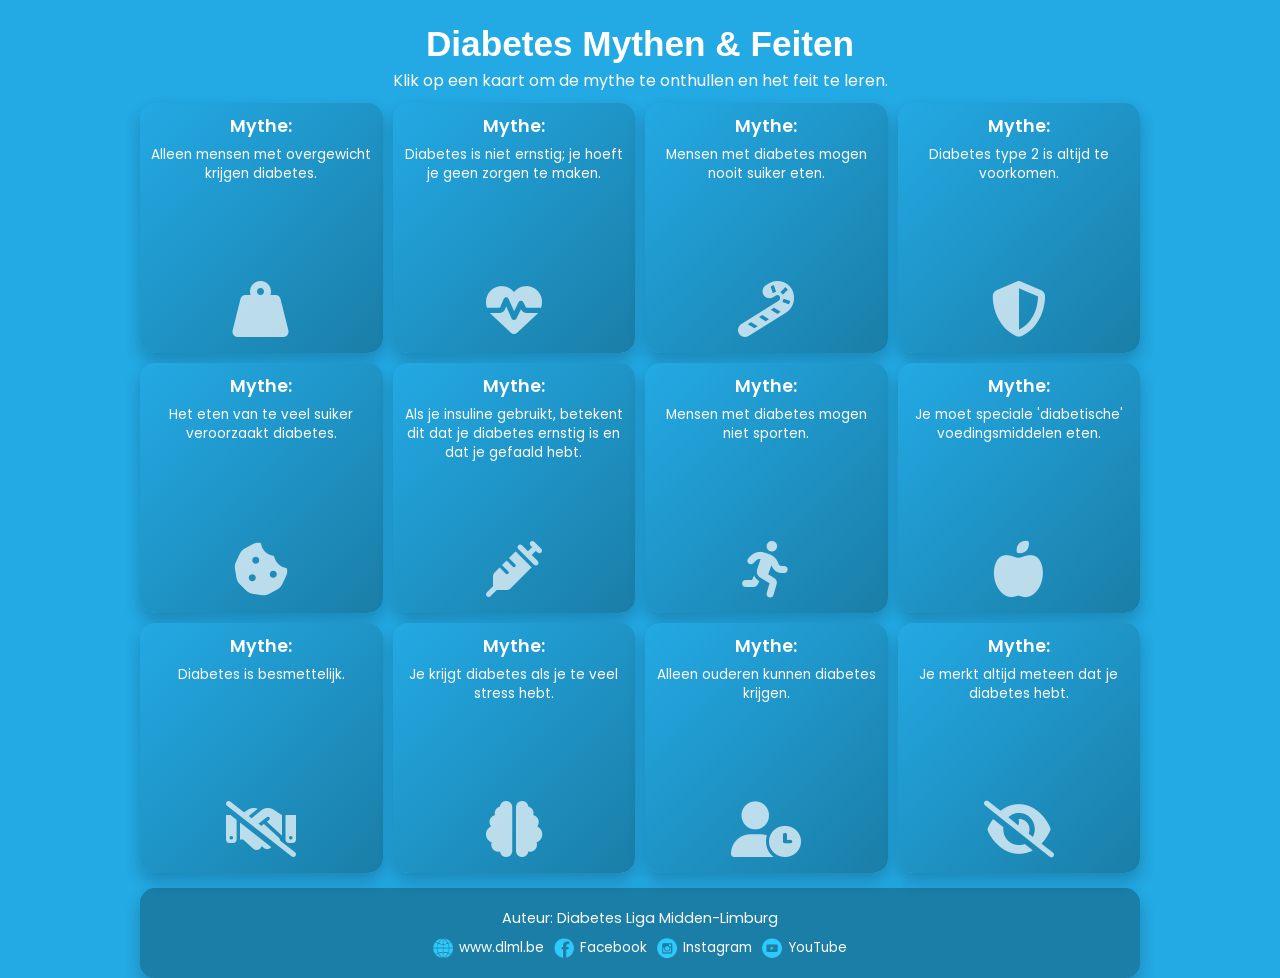
==== commit 238d2e68: "Add files via upload" ====
--- a/index.html
+++ b/index.html
@@ -13,7 +13,7 @@
 <body>
     <header>
         <h1>Diabetes Mythen & Feiten</h1>
-        <p class="intro-text">Klik op een kaart om de mythe te onthullen.</p>
+        <p class="intro-text">Klik op een kaart om de mythe te onthullen en het feit te leren.</p>
     </header>
 
     <main class="flashcard-grid">
@@ -166,6 +166,36 @@
                 </div>
             </div>
         </div>
+		
+		<!-- Kaart 11: Mythe: Alleen ouderen kunnen diabetes krijgen. -->
+<div class="flashcard" tabindex="0">
+    <div class="flashcard-inner">
+        <div class="flashcard-front">
+            <h2>Mythe:</h2>
+            <p>Alleen ouderen kunnen diabetes krijgen.</p>
+            <i class="fas fa-user-clock myth-icon"></i> <!-- Symbool: Leeftijd/klok -->
+        </div>
+        <div class="flashcard-back">
+            <h2>Feit:</h2>
+            <p>Niet waar. Diabetes kan op elke leeftijd ontstaan, ook bij kinderen en jongvolwassenen. Type 1 komt vaak jong voor, type 2 vaker bij ouderen, maar niet uitsluitend.</p>
+        </div>
+    </div>
+</div>
+
+<!-- Kaart 12: Mythe: Je merkt altijd meteen dat je diabetes hebt. -->
+<div class="flashcard" tabindex="0">
+    <div class="flashcard-inner">
+        <div class="flashcard-front">
+            <h2>Mythe:</h2>
+            <p>Je merkt altijd meteen dat je diabetes hebt.</p>
+            <i class="fas fa-eye-slash myth-icon"></i> <!-- Symbool: Oog met streep (onzichtbaar/onopgemerkt) -->
+        </div>
+        <div class="flashcard-back">
+            <h2>Feit:</h2>
+            <p>Niet altijd. Vooral bij type 2 ontwikkelen de symptomen zich langzaam en worden ze vaak pas laat opgemerkt, waardoor de diagnose soms laat wordt gesteld.</p>
+        </div>
+    </div>
+</div>
 
     </main>
 
@@ -189,4 +219,4 @@
 
     <script src="script.js"></script>
 </body>
-</html>
+</html>
--- a/style.css
+++ b/style.css
@@ -142,7 +142,7 @@
 
 footer {
     width: 100%;
-    max-width: 1200px;
+    max-width: 1000px;
     background-color: var(--dark-main-color);
     color: white;
     text-align: center;
@@ -192,4 +192,4 @@
   .flashcard-grid {
     grid-template-columns: repeat(2, 1fr);
   }
-}
+}
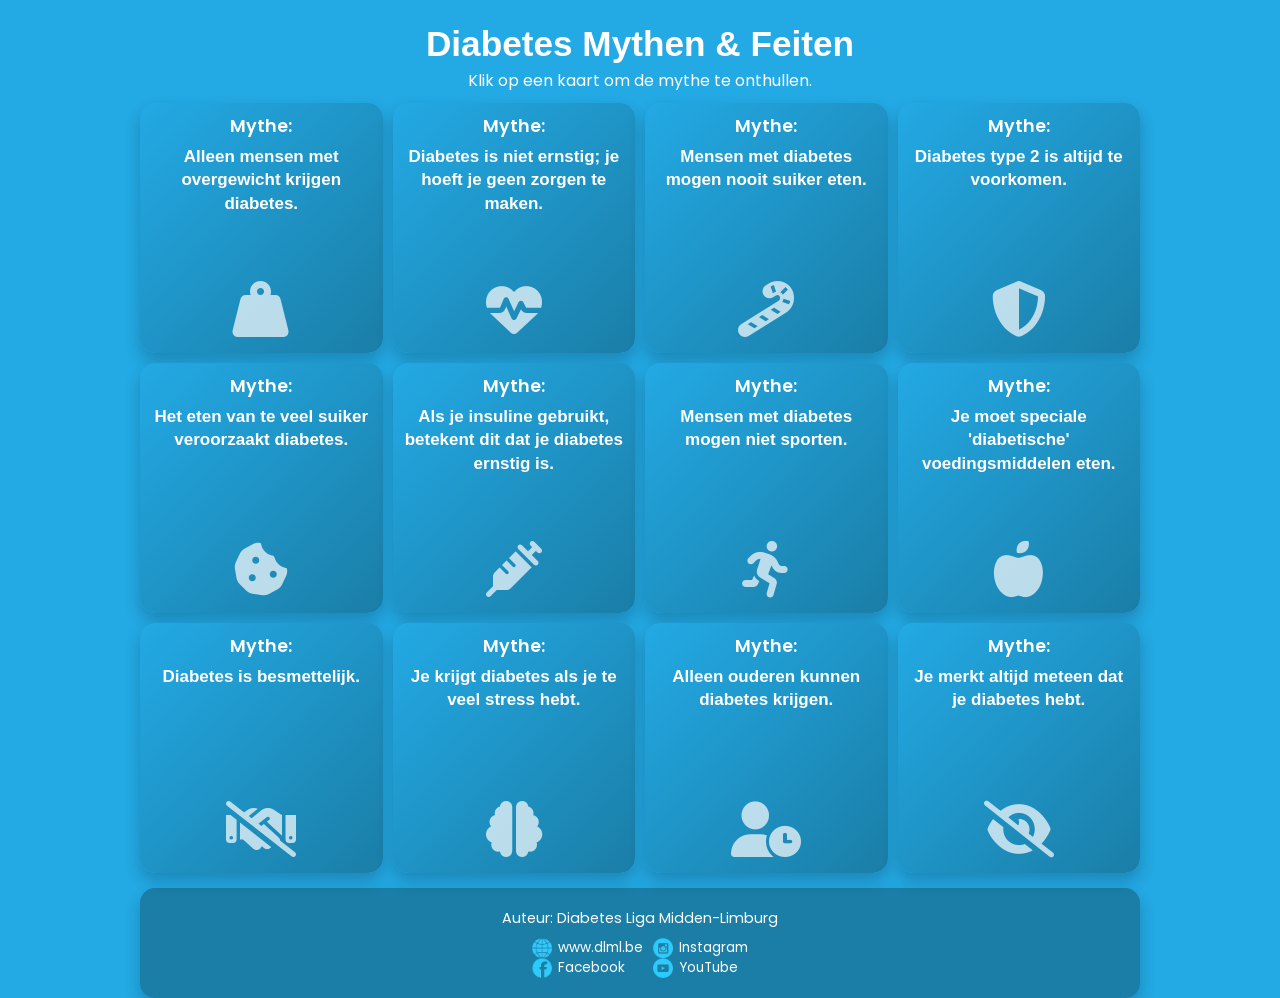
==== commit cfee6553: "Add files via upload" ====
--- a/index.html
+++ b/index.html
@@ -13,7 +13,7 @@
 <body>
     <header>
         <h1>Diabetes Mythen & Feiten</h1>
-        <p class="intro-text">Klik op een kaart om de mythe te onthullen en het feit te leren.</p>
+        <p class="intro-text">Klik op een kaart om de mythe te onthullen.</p>
     </header>
 
     <main class="flashcard-grid">
@@ -97,7 +97,7 @@
             <div class="flashcard-inner">
                 <div class="flashcard-front">
                     <h2>Mythe:</h2>
-                    <p>Als je insuline gebruikt, betekent dit dat je diabetes ernstig is en dat je gefaald hebt.</p>
+                    <p>Als je insuline gebruikt, betekent dit dat je diabetes ernstig is.</p>
                     <i class="fas fa-syringe myth-icon"></i> <!-- Symbool: Spuit/insuline -->
                 </div>
                 <div class="flashcard-back">
@@ -199,15 +199,18 @@
 
     </main>
 
-    <footer>
-        <p>Auteur: Diabetes Liga Midden-Limburg</p>
-        <div class="social-links">
+<footer>
+    <p>Auteur: Diabetes Liga Midden-Limburg</p>
+    <div class="social-links">
+        <div class="social-row">
             <a href="https://www.dlml.be" target="_blank">
                 <img src="Wereldbol.png" alt="Website" class="social-icon"><span>www.dlml.be</span>
             </a>
             <a href="https://www.facebook.com/p/Diabetes-Liga-Midden-Limburg-100091325418693/?locale=nl_NL" target="_blank">
                 <img src="Facebook.png" alt="Facebook" class="social-icon"><span>Facebook</span>
             </a>
+        </div>
+        <div class="social-row">
             <a href="https://www.instagram.com/diabetes_liga_midden_limburg/" target="_blank">
                 <img src="Instagram.png" alt="Instagram" class="social-icon"><span>Instagram</span>
             </a>
@@ -215,7 +218,8 @@
                 <img src="YouTube.png" alt="YouTube" class="social-icon"><span>YouTube</span>
             </a>
         </div>
-    </footer>
+    </div>
+</footer>
 
     <script src="script.js"></script>
 </body>
--- a/style.css
+++ b/style.css
@@ -33,6 +33,10 @@
     font-size: 2.2em;
     margin-bottom: 4px; 
     font-weight: 700;
+}
+.flashcard-front p {
+    font-weight: bold !important;
+    font-size: 17px !important;
 }
 
 .intro-text {
@@ -116,7 +120,7 @@
 }
 
 .flashcard p {
-    font-size: 0.85em;
+    font-size: 0.8em;
     line-height: 1.4;
     margin: 0;
     text-align: center;
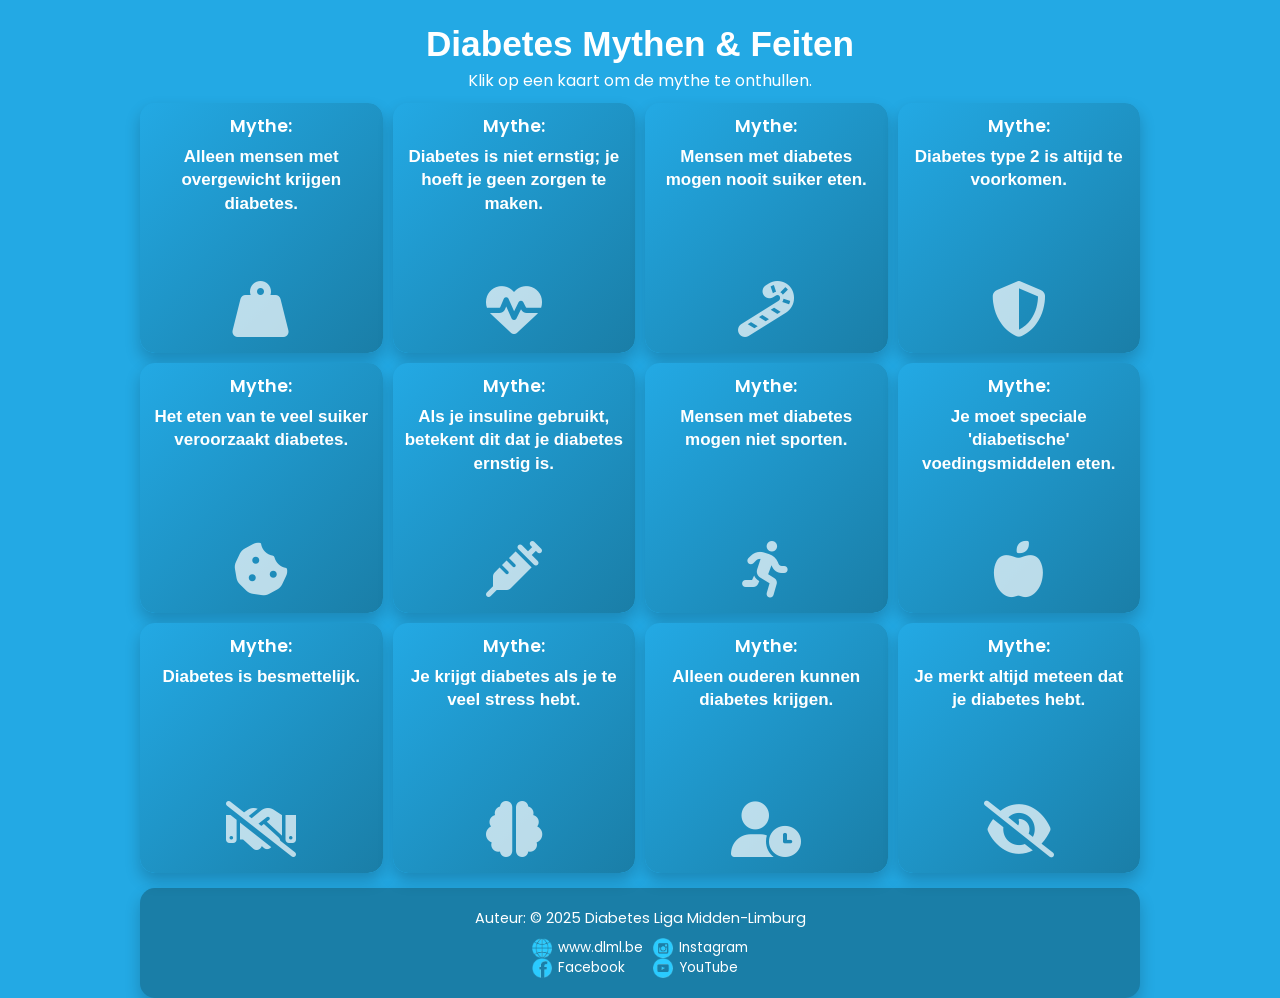
==== commit 9c371875: "Add files via upload" ====
--- a/index.html
+++ b/index.html
@@ -200,7 +200,7 @@
     </main>
 
 <footer>
-    <p>Auteur: Diabetes Liga Midden-Limburg</p>
+    <p>Auteur: © 2025 Diabetes Liga Midden-Limburg</p>
     <div class="social-links">
         <div class="social-row">
             <a href="https://www.dlml.be" target="_blank">
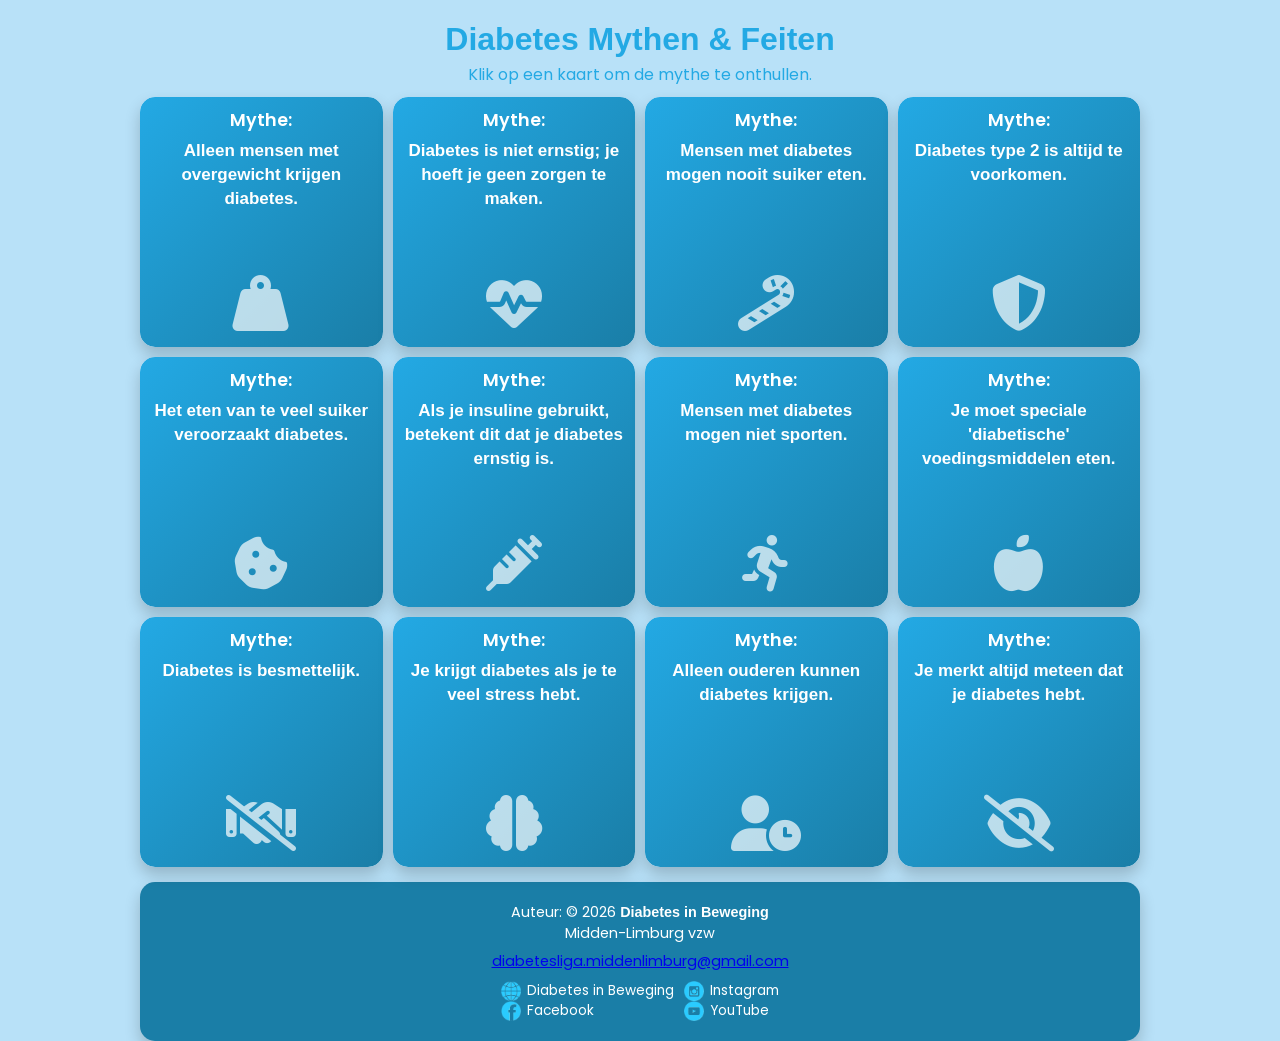
==== commit d17b5364: "Add files via upload" ====
--- a/index.html
+++ b/index.html
@@ -199,13 +199,16 @@
 
     </main>
 
-<footer>
-    <p>Auteur: © 2025 Diabetes Liga Midden-Limburg</p>
-    <div class="social-links">
-        <div class="social-row">
-            <a href="https://www.dlml.be" target="_blank">
-                <img src="Wereldbol.png" alt="Website" class="social-icon"><span>www.dlml.be</span>
-            </a>
+<footer>
+    <p>Auteur: © 2026 <strong>Diabetes in Beweging</strong><br>Midden-Limburg vzw</p>
+    <p style="overflow-wrap: anywhere;">
+        <a href="mailto:diabetesliga.middenlimburg@gmail.com">diabetesliga.middenlimburg@gmail.com</a>
+    </p>
+    <div class="social-links">
+        <div class="social-row">
+            <a href="https://fredje4711.github.io/diabetes-vzw-midden-limburg/" target="_blank" rel="noopener noreferrer">
+                <img src="Wereldbol.png" alt="Website" class="social-icon"><span>Diabetes in Beweging</span>
+            </a>
             <a href="https://www.facebook.com/p/Diabetes-Liga-Midden-Limburg-100091325418693/?locale=nl_NL" target="_blank">
                 <img src="Facebook.png" alt="Facebook" class="social-icon"><span>Facebook</span>
             </a>
@@ -223,4 +226,4 @@
 
     <script src="script.js"></script>
 </body>
-</html>+</html>
--- a/style.css
+++ b/style.css
@@ -2,7 +2,7 @@
     --main-color: #23a9e4;
     --dark-main-color: #1a7ea7;
     --light-main-color: #60c0eb;
-    --background-color: #23a9e4;
+    --background-color: #b8e1f8;
     --card-shadow: 0 8px 16px rgba(0, 0, 0, 0.2);
     --card-radius: 15px;
 }
@@ -29,8 +29,8 @@
 }
 
 h1 {
-    color: #ffffff;
-    font-size: 2.2em;
+    color: #23a9e4;
+    font-size: 2em;
     margin-bottom: 4px; 
     font-weight: 700;
 }
@@ -41,7 +41,7 @@
 
 .intro-text {
     font-size: 1em;
-    color: #ffffff;
+    color: #23a9e4;
     margin-top: 0; 
     margin-bottom: 0px; 
 }
@@ -53,7 +53,7 @@
     max-width: 1000px;
     width: 100%;
     justify-content: center;
-    padding: 0 10px;
+    padding: 0 5vw;
     margin-bottom: 10px; 
     flex-grow: 1; 
 }
@@ -192,8 +192,16 @@
     filter: brightness(1.2);
 }
 
+@media screen and (max-width: 768px) {
+  .flashcard-grid {
+    grid-template-columns: repeat(2, 1fr);
+    gap: 10px;
+    padding: 0 6vw; /* meer ruimte aan zijkanten */
+    box-sizing: border-box; /* voorkomt dat padding buiten breedte valt */
+  }
+
 @media screen and (max-width: 480px) {
   .flashcard-grid {
-    grid-template-columns: repeat(2, 1fr);
+    padding: 0 2vw; /* nog iets meer ruimte aan zijkanten voor kleine gsm's */
   }
-}+}
